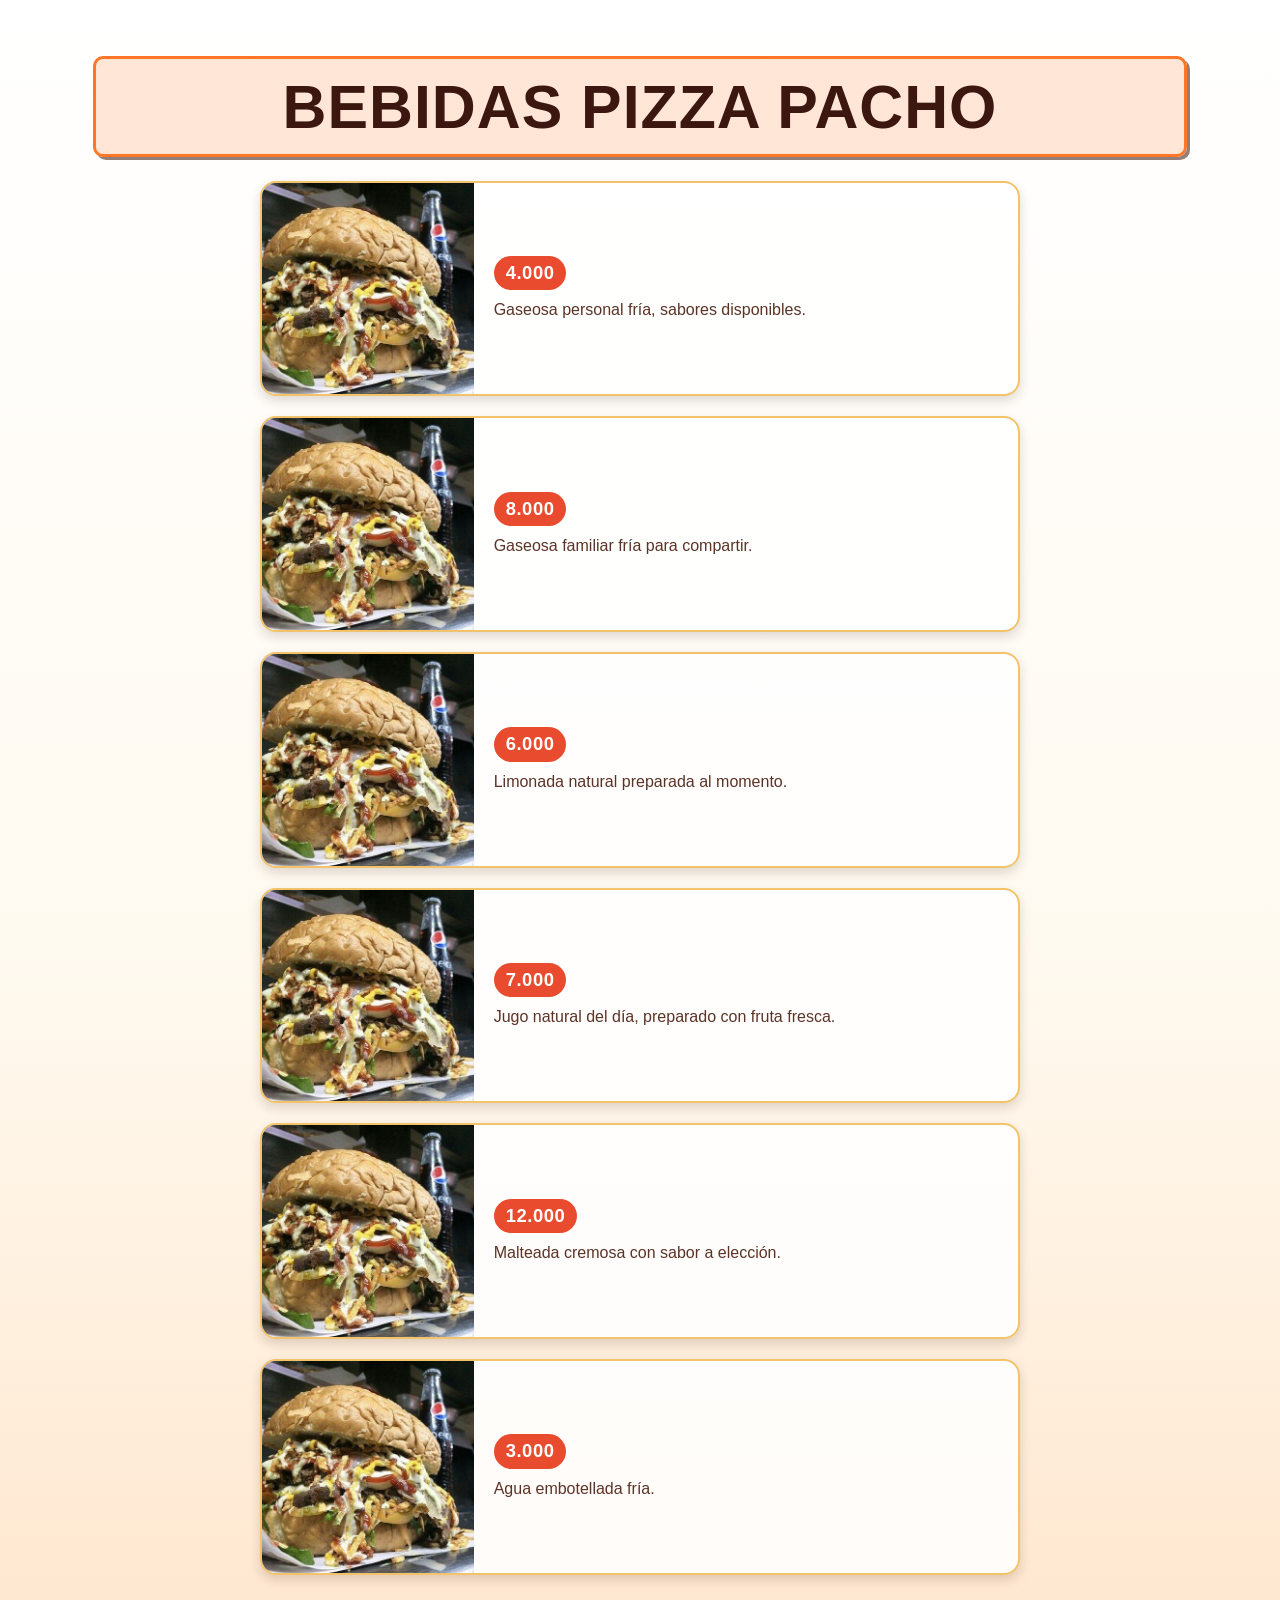
==== html/menu-bebidas.html @ 9e993887 "estructura de los menús y estilos" ====
<!DOCTYPE html>
<html lang="es">

<head>
    <meta charset="UTF-8">
    <meta name="viewport" content="width=device-width, initial-scale=1.0">
    <title>Bebidas Pizza Pacho</title>

    <link rel="stylesheet" href="../css/styles.css">
    <link rel="stylesheet" href="../css/menus-especificos.css">
    <link rel="shortcut icon" href="../img/logo.jpg" type="image/x-icon">
</head>

<body>
    <h1 class="titulo-secundario">Bebidas Pizza Pacho</h1>

    <section class="menu-especifico">
        <div class="item-menu">
            <img src="../img/camionera.jpg" alt="Gaseosa personal" class="img-item-menu">
            <div class="textos">
                <p class="precio">4.000</p>
                <p class="ingredientes">Gaseosa personal fría, sabores disponibles.</p>
            </div>
        </div>
        <div class="item-menu">
            <img src="../img/camionera.jpg" alt="Gaseosa familiar" class="img-item-menu">
            <div class="textos">
                <p class="precio">8.000</p>
                <p class="ingredientes">Gaseosa familiar fría para compartir.</p>
            </div>
        </div>
        <div class="item-menu"><img src="../img/camionera.jpg" alt="Limonada natural" class="img-item-menu">
            <div class="textos">
                <p class="precio">6.000</p>
                <p class="ingredientes">Limonada natural preparada al momento.</p>
            </div>
        </div>
        <div class="item-menu"><img src="../img/camionera.jpg" alt="Jugo natural" class="img-item-menu">
            <div class="textos">
                <p class="precio">7.000</p>
                <p class="ingredientes">Jugo natural del día, preparado con fruta fresca.</p>
            </div>
        </div>
        <div class="item-menu"><img src="../img/camionera.jpg" alt="Malteada de la casa" class="img-item-menu">
            <div class="textos">
                <p class="precio">12.000</p>
                <p class="ingredientes">Malteada cremosa con sabor a elección.</p>
            </div>
        </div>
        <div class="item-menu"><img src="../img/camionera.jpg" alt="Agua embotellada" class="img-item-menu">
            <div class="textos">
                <p class="precio">3.000</p>
                <p class="ingredientes">Agua embotellada fría.</p>
            </div>
        </div>
    </section>
</body>

</html>
---- css/styles.css ----
:root {
    --brown: #3b1710;
    --red: #e84122;
    --orange: #ff7626;
    --yellow: #ffc928;
    --cream: #fff8e5;
    --white: #fffdf7;
}

* {
    box-sizing: border-box;
}

body {
    align-items: center;
    background: linear-gradient(to bottom, #ffffff 0%, #fffaf0 58%, #ffe7cf 100%);
    color: var(--brown);
    display: flex;
    flex-direction: column;
    font-family: "Trebuchet MS", Verdana, sans-serif;
    justify-content: center;
    margin: 0;
    min-height: 100vh;
    padding: 32px 20px;
}

body > * {
    width: min(100%, 430px);
}

.titulo {
    background: var(--red);
    border: 4px solid var(--brown);
    border-radius: 12px;
    box-shadow: 5px 5px 0 var(--brown);
    color: var(--yellow);
    font-family: Impact, "Arial Black", sans-serif;
    font-size: clamp(3.2rem, 16vw, 5.5rem);
    letter-spacing: 2px;
    line-height: 0.9;
    margin: 0 auto 18px;
    padding: 18px 12px 14px;
    text-align: center;
    text-shadow: 3px 3px 0 var(--brown);
    text-transform: uppercase;
    transform: rotate(-2deg);
}

.titulo-secundario {
    background: rgba(255, 118, 38, 0.18);
    border: 3px solid var(--orange);
    border-radius: 10px;
    box-shadow: 3px 3px 0 rgba(59, 23, 16, 0.55);
    color: var(--brown);
    font-family: Impact, "Arial Black", sans-serif;
    font-size: clamp(2rem, 9vw, 3.2rem);
    letter-spacing: 1px;
    line-height: 1;
    margin: 0 auto 24px;
    padding: 14px 16px 12px;
    width: 90%;
    box-sizing: border-box;
    text-align: center;
    text-transform: uppercase;
}

.descripcion {
    color: var(--brown);
    font-size: 1rem;
    font-weight: bold;
    margin: 30px auto 22px;
    text-align: center;
}

.descripcion:empty::after {
    content: "Elige tu antojo y disfruta el sabor";
}

.menus {
    display: flex;
    flex-direction: column;
    gap: 16px;
}

.tipo-menu {
    align-items: center;
    border: 4px solid var(--brown);
    border-radius: 14px;
    box-shadow: 3px 3px 0 var(--brown);
    color: var(--white);
    display: flex;
    font-size: 1.6rem;
    font-weight: 900;
    justify-content: center;
    min-height: 100px;
    width: 80%;
    margin: 0 auto;
    padding: 40px 20px;
    box-sizing: border-box;
    text-align: center;
    text-decoration: none;
    transition: transform 160ms ease, box-shadow 160ms ease;
}

#menu-almuerzos {
    background: linear-gradient(rgba(255, 118, 38, 0.600), rgba(255, 118, 38, 0.600)), url("../img/almuerzos.jpg");
    background-size: cover;
    background-repeat:  no-repeat;
}

#menu-comidas-rapidas {
    background: linear-gradient(rgba(255, 201, 40, 0.600), rgba(255, 201, 40, 0.600)), url("../img/comida.jpg");
    background-size: cover;
    background-repeat:  no-repeat;
}

#menu-hamburguesas {
    background: linear-gradient(rgba(232, 65, 34, 0.600), rgba(232, 65, 34, 0.600)), url("../img/hamburguesa.jpg");
    background-size: cover;
    background-repeat: no-repeat;
}

#menu-salchipapas {
    background: linear-gradient(rgba(255, 118, 38, 0.600), rgba(255, 118, 38, 0.600)), url("../img/salchipapa.jpg");
    background-size: cover;
    background-repeat: no-repeat;
}

#menu-pizzas {
    background: linear-gradient(rgba(255, 201, 40, 0.600), rgba(255, 201, 40, 0.600)), url("../img/pizza.jpg");
    background-size: cover;
    background-repeat: no-repeat;
}

#menu-dorilocos {
    background: linear-gradient(rgba(232, 65, 34, 0.600), rgba(232, 65, 34, 0.600)), url("../img/dorilocos.jpg");
    background-size: cover;
    background-repeat: no-repeat;
}

#menu-de-la-casa {
    background: linear-gradient(rgba(255, 118, 38, 0.600), rgba(255, 118, 38, 0.600)), url("../img/menu_de_la_casa.jpg");
    background-size: cover;
    background-repeat: no-repeat;
}

#menu-bebidas {
    background: linear-gradient(rgba(255, 201, 40, 0.600), rgba(255, 201, 40, 0.600)), url("../img/bebida.jpg");
    background-size: cover;
    background-repeat: no-repeat;
}

.tipo-menu:hover,
.tipo-menu:focus-visible {
    box-shadow: 2px 2px 0 var(--brown);
    outline: none;
    transform: translate(2px, 2px) rotate(1deg);
}

.tipo-menu:active {
    box-shadow: none;
    transform: translate(4px, 4px);
}

@media (min-width: 700px) {
    body {
        padding: 56px 32px;
    }

    body > * {
        width: min(100%, 720px);
    }

    .titulo {
        font-size: 6.8rem;
        padding: 22px 24px 18px;
    }

    .titulo-secundario,
    #menu-secundario {
        font-size: 3.8rem;
        padding: 18px 24px 16px;
    }

    .descripcion {
        font-size: 1.15rem;
        margin-bottom: 28px;
    }

    .menus {
        flex-direction: column;
    }

    .tipo-menu {
        min-height: 112px;
    }
}
---- css/menus-especificos.css ----
html {
    font-size: 16px;
}

:root {
    --redorange: #e94b2f;
    --fondo: #fff8ea;
    --linea: #f2c36b;
    --sombra: rgba(59, 23, 16, 0.16);
}

body:has(.menu-especifico) {
    justify-content: flex-start;
}

.menu-especifico {
    display: flex;
    flex-direction: column;
    gap: 18px;
    margin: 0 auto;
    max-width: 760px;
    width: 100%;
}

.item-menu {
    align-items: stretch;
    background: rgba(255, 255, 255, 0.88);
    border: 2px solid var(--linea);
    border-radius: 16px;
    box-shadow: 0 5px 12px var(--sombra);
    display: flex;
    flex-direction: row;
    margin: 0 auto;
    min-height: 138px;
    overflow: hidden;
    transition: box-shadow 160ms ease, transform 160ms ease;
    width: 100%;
}

.item-menu:hover {
    box-shadow: 0 8px 18px rgba(59, 23, 16, 0.22);
    transform: translateY(-2px);
}

.img-item-menu {
    aspect-ratio: 1 / 1;
    align-self: stretch;
    flex: 0 0 34%;
    height: auto;
    margin: 0;
    object-fit: cover;
    width: 34%;
}

.textos {
    display: flex;
    flex: 1;
    flex-direction: column;
    gap: 8px;
    justify-content: center;
    padding: 18px 20px;
}

.precio {
    align-self: flex-start;
    background: var(--redorange);
    border-radius: 999px;
    color: #ffffff;
    font-family: "Trebuchet MS", Verdana, sans-serif;
    font-size: 1.15rem;
    font-weight: 900;
    letter-spacing: 0.03em;
    line-height: 1;
    padding: 8px 12px;
}

.ingredientes {
    color: #5b3327;
    font-size: 1rem;
    line-height: 1.45;
}

.precio,
.ingredientes {
    margin: 0;
}

@media (max-width: 480px) {
    .menu-especifico {
        gap: 14px;
    }

    .item-menu {
        min-height: 126px;
    }

    .img-item-menu {
        flex-basis: 32%;
        width: 32%;
    }

    .textos {
        gap: 6px;
        padding: 14px 15px;
    }

    .precio {
        font-size: 1rem;
        padding: 7px 10px;
    }

    .ingredientes {
        font-size: 0.92rem;
    }
}

@media (min-width: 700px) {
    .menu-especifico {
        gap: 20px;
    }

    .item-menu {
        min-height: 170px;
    }

    .img-item-menu {
        flex-basis: 28%;
        width: 28%;
    }
}
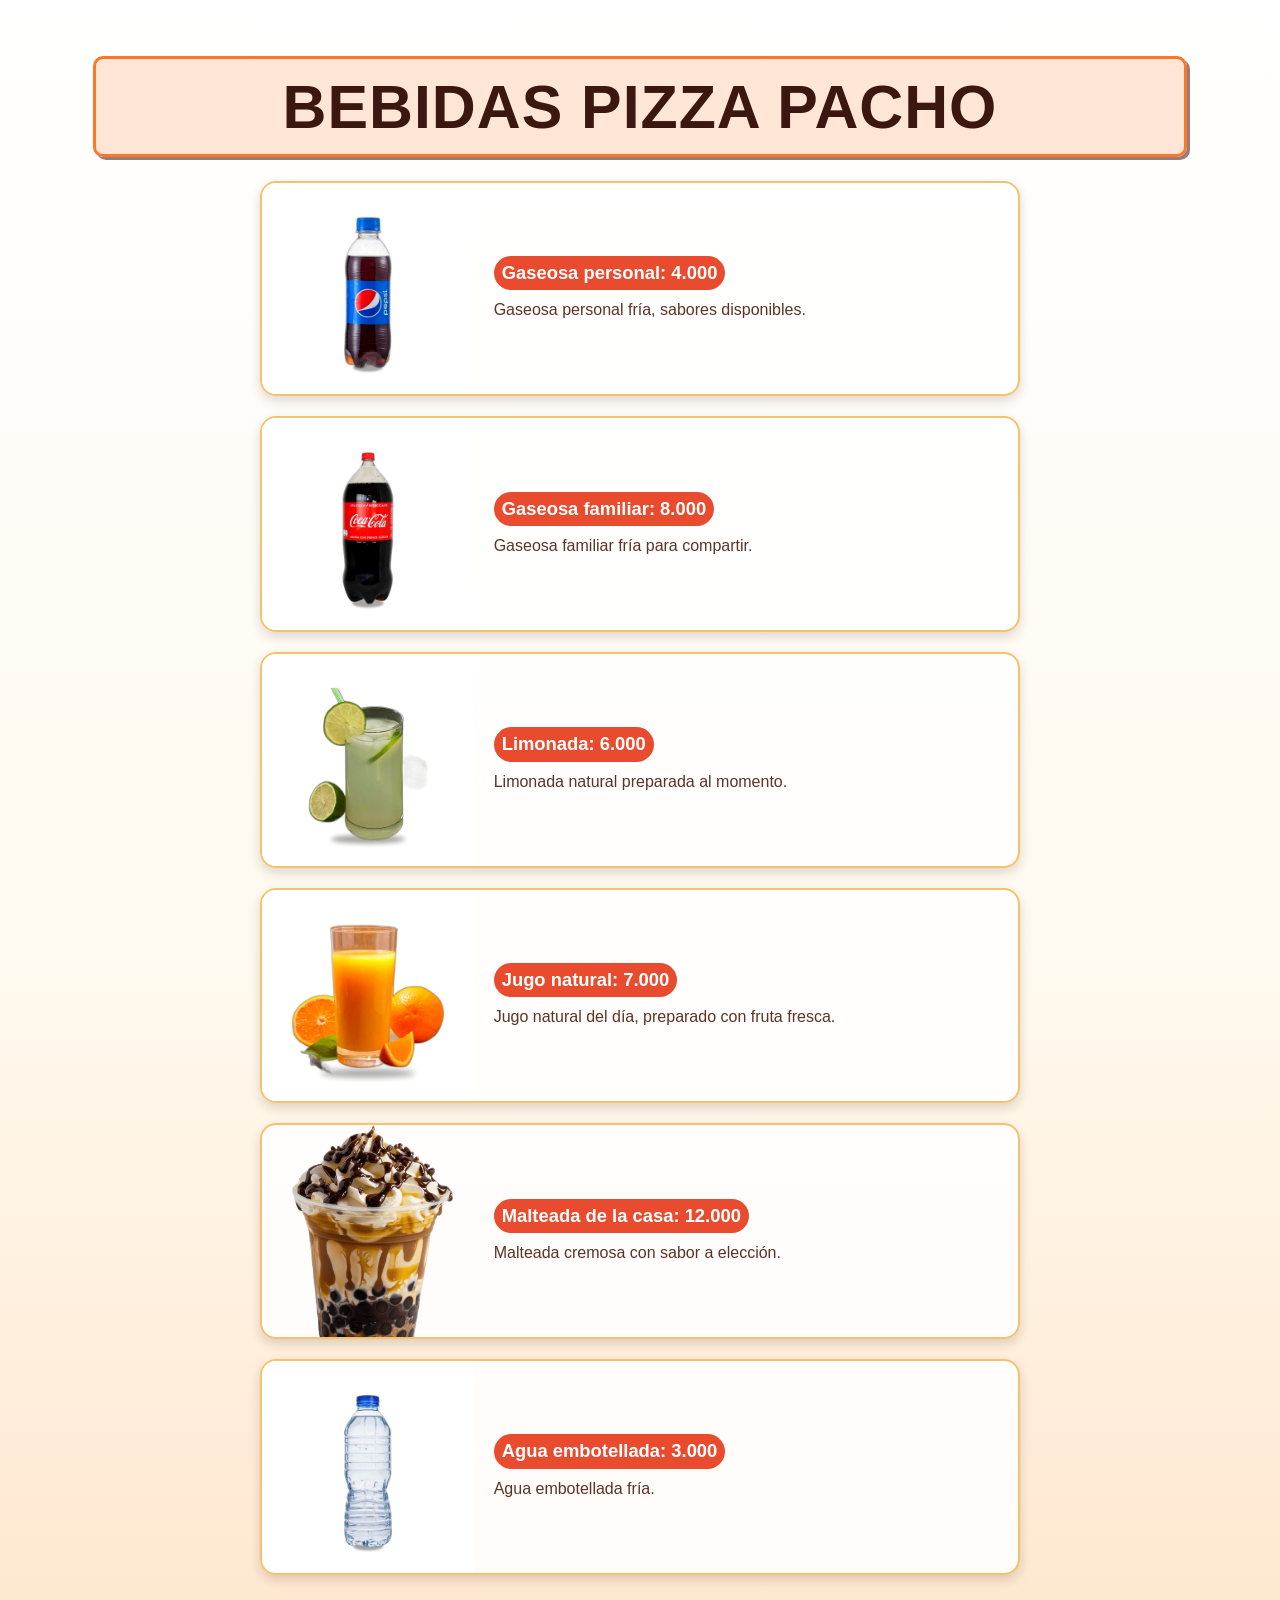
==== commit 5eaeaf29: "imagenes profesionales" ====
--- a/html/menu-bebidas.html
+++ b/html/menu-bebidas.html
@@ -16,40 +16,40 @@
 
     <section class="menu-especifico">
         <div class="item-menu">
-            <img src="../img/camionera.jpg" alt="Gaseosa personal" class="img-item-menu">
+            <img src="../img/personal.png" alt="Gaseosa personal" class="img-item-menu">
             <div class="textos">
-                <p class="precio">4.000</p>
+                <p class="precio">Gaseosa personal: 4.000</p>
                 <p class="ingredientes">Gaseosa personal fría, sabores disponibles.</p>
             </div>
         </div>
         <div class="item-menu">
-            <img src="../img/camionera.jpg" alt="Gaseosa familiar" class="img-item-menu">
+            <img src="../img/gaseosa-familiar.png" alt="Gaseosa familiar" class="img-item-menu">
             <div class="textos">
-                <p class="precio">8.000</p>
+                <p class="precio">Gaseosa familiar: 8.000</p>
                 <p class="ingredientes">Gaseosa familiar fría para compartir.</p>
             </div>
         </div>
-        <div class="item-menu"><img src="../img/camionera.jpg" alt="Limonada natural" class="img-item-menu">
+        <div class="item-menu"><img src="../img/limonada.png" alt="Limonada natural" class="img-item-menu">
             <div class="textos">
-                <p class="precio">6.000</p>
+                <p class="precio">Limonada: 6.000</p>
                 <p class="ingredientes">Limonada natural preparada al momento.</p>
             </div>
         </div>
-        <div class="item-menu"><img src="../img/camionera.jpg" alt="Jugo natural" class="img-item-menu">
+        <div class="item-menu"><img src="../img/jugo natural.png" alt="Jugo natural" class="img-item-menu">
             <div class="textos">
-                <p class="precio">7.000</p>
+                <p class="precio">Jugo natural: 7.000</p>
                 <p class="ingredientes">Jugo natural del día, preparado con fruta fresca.</p>
             </div>
         </div>
-        <div class="item-menu"><img src="../img/camionera.jpg" alt="Malteada de la casa" class="img-item-menu">
+        <div class="item-menu"><img src="../img/malteada-imagen.png" alt="Malteada de la casa" class="img-item-menu">
             <div class="textos">
-                <p class="precio">12.000</p>
+                <p class="precio">Malteada de la casa: 12.000</p>
                 <p class="ingredientes">Malteada cremosa con sabor a elección.</p>
             </div>
         </div>
-        <div class="item-menu"><img src="../img/camionera.jpg" alt="Agua embotellada" class="img-item-menu">
+        <div class="item-menu"><img src="../img/agua-botella.png" alt="Agua embotellada" class="img-item-menu">
             <div class="textos">
-                <p class="precio">3.000</p>
+                <p class="precio">Agua embotellada: 3.000</p>
                 <p class="ingredientes">Agua embotellada fría.</p>
             </div>
         </div>
--- a/css/menus-especificos.css
+++ b/css/menus-especificos.css
@@ -69,9 +69,8 @@
     font-family: "Trebuchet MS", Verdana, sans-serif;
     font-size: 1.15rem;
     font-weight: 900;
-    letter-spacing: 0.03em;
     line-height: 1;
-    padding: 8px 12px;
+    padding: 8px;
 }
 
 .ingredientes {
@@ -105,7 +104,7 @@
     }
 
     .precio {
-        font-size: 1rem;
+        font-size: 0.8rem;
         padding: 7px 10px;
     }
 
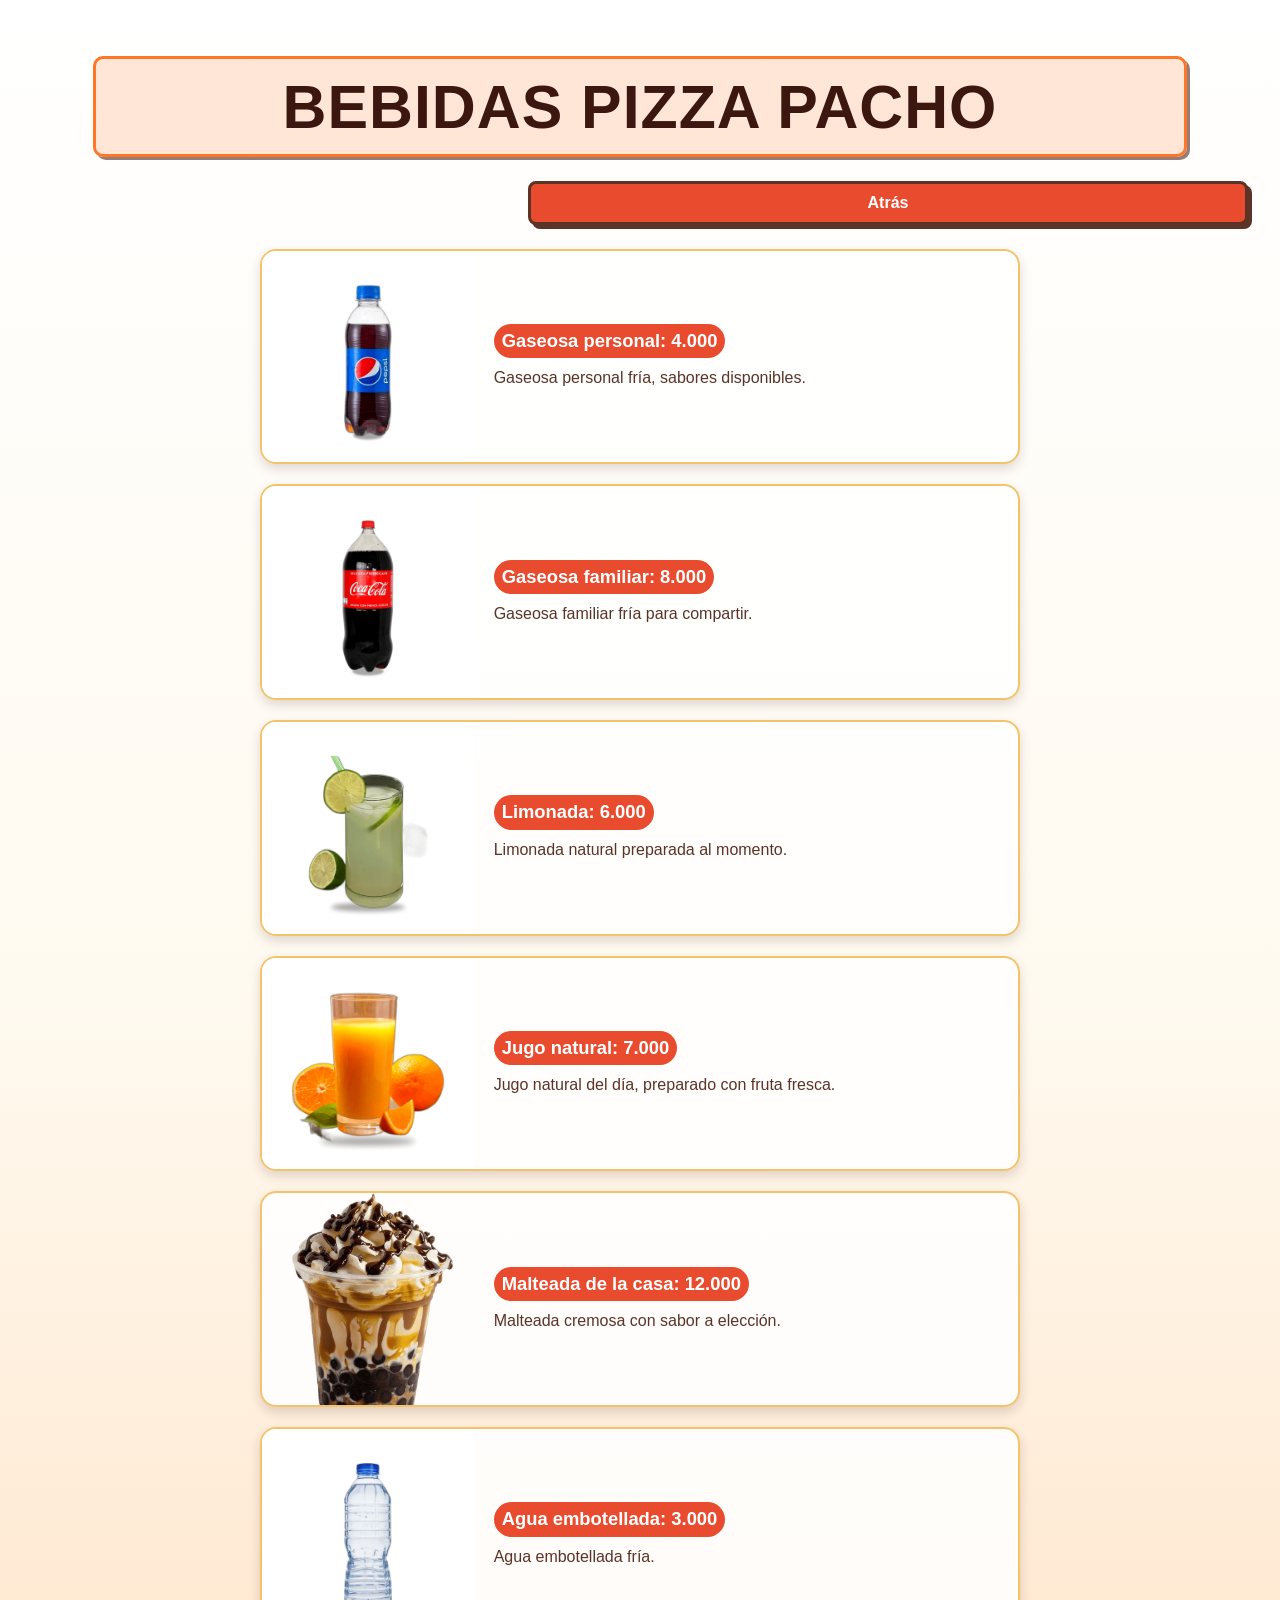
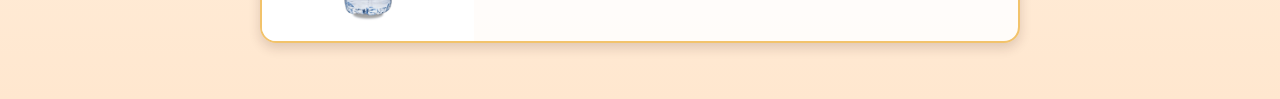
==== commit 692d769b: "boton de atrás e imagenes comprimidas" ====
--- a/html/menu-bebidas.html
+++ b/html/menu-bebidas.html
@@ -13,6 +13,9 @@
 
 <body>
     <h1 class="titulo-secundario">Bebidas Pizza Pacho</h1>
+
+    <a href="menu-comidas-rapidas.html" class="boton-atrás">Atrás</a>
+
 
     <section class="menu-especifico">
         <div class="item-menu">
--- a/css/menus-especificos.css
+++ b/css/menus-especificos.css
@@ -11,6 +11,40 @@
 
 body:has(.menu-especifico) {
     justify-content: flex-start;
+}
+
+.boton-atrás,
+.boton-atras {
+    align-self: flex-end;
+    background: var(--redorange);
+    border: 3px solid #5b3327;
+    border-radius: 8px;
+    box-shadow: 4px 4px 0 #5b3327;
+    color: #ffffff;
+    display: inline-flex;
+    font-family: "Trebuchet MS", Verdana, sans-serif;
+    font-size: 1rem;
+    font-weight: 900;
+    justify-content: center;
+    line-height: 1;
+    margin: 0 0 24px auto;
+    min-width: 104px;
+    padding: 11px 18px;
+    text-decoration: none;
+    transition: background-color 160ms ease, box-shadow 160ms ease, transform 160ms ease;
+}
+
+.boton-atrás:hover,
+.boton-atras:hover {
+    background: #d83d26;
+    box-shadow: 2px 2px 0 #5b3327;
+    transform: translate(2px, 2px);
+}
+
+.boton-atrás:focus-visible,
+.boton-atras:focus-visible {
+    outline: 3px solid var(--linea);
+    outline-offset: 3px;
 }
 
 .menu-especifico {
